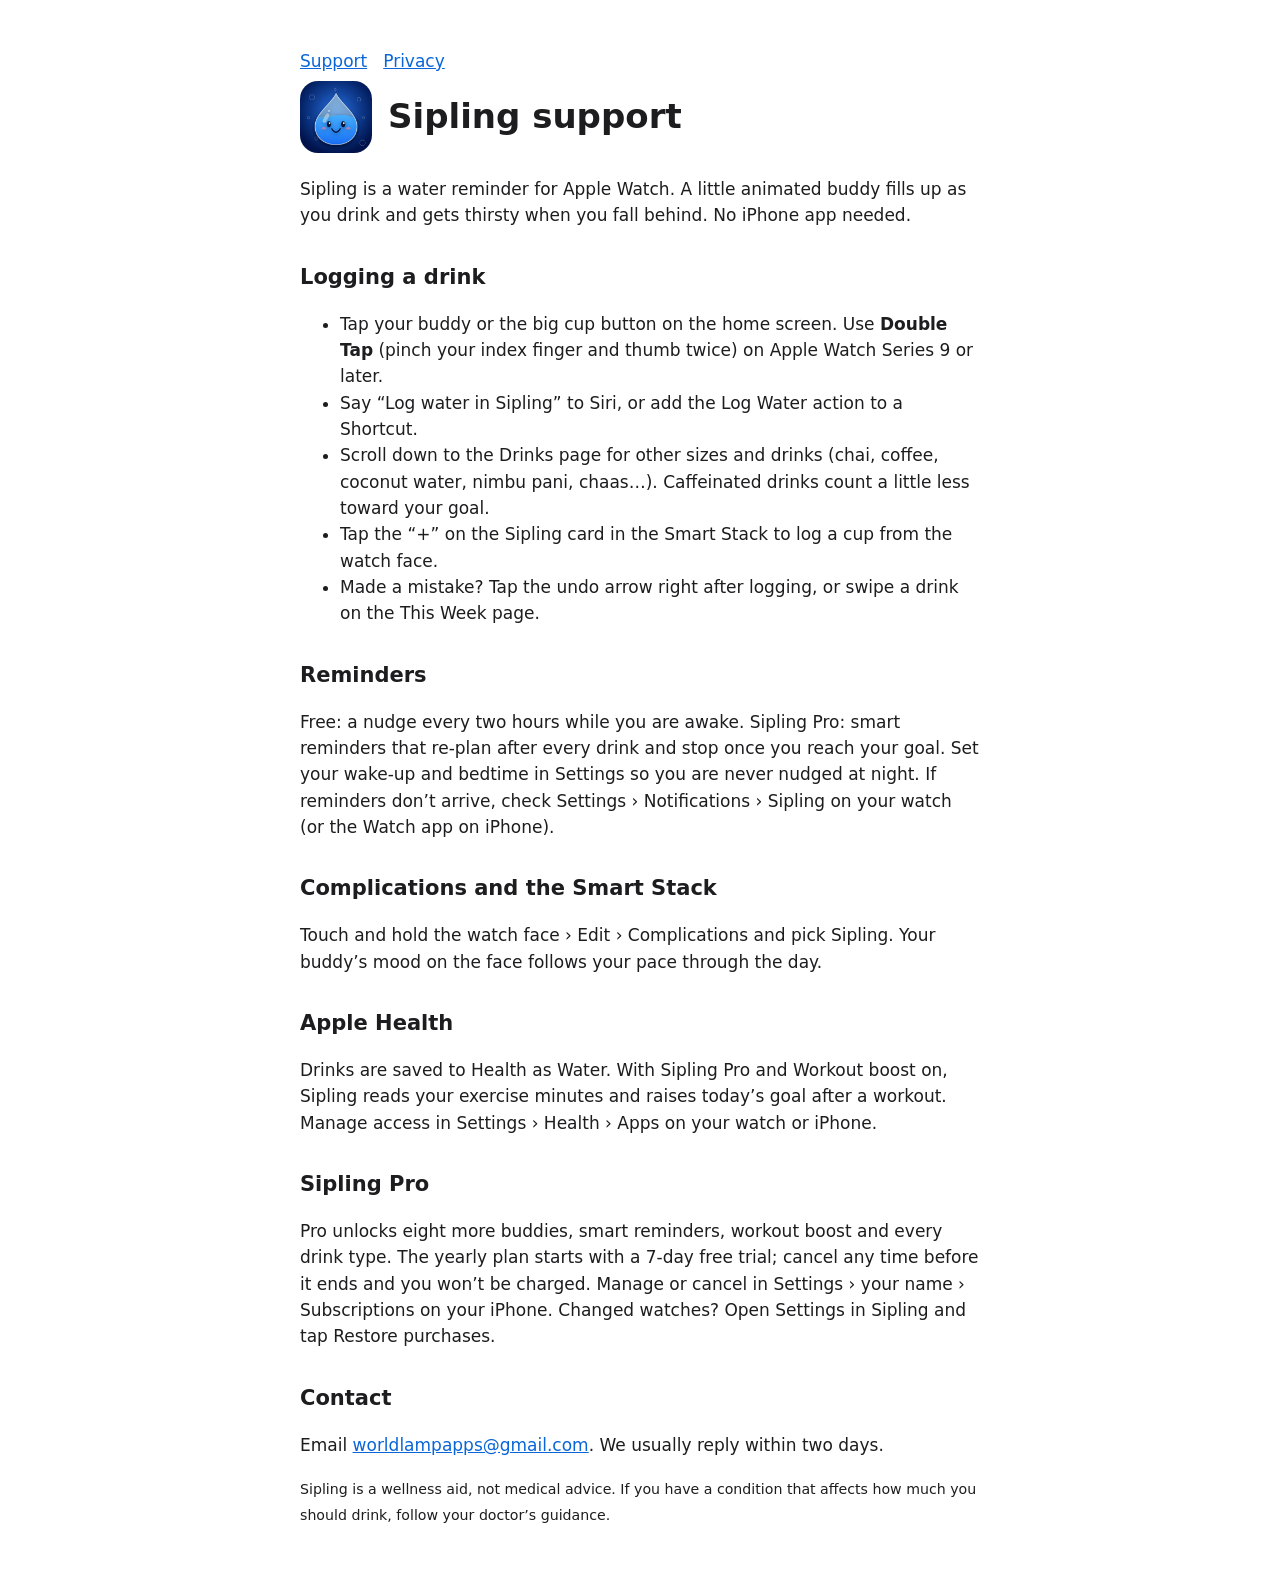
==== index.html @ 3fe57e6f "Sipling support and privacy pages" ====
<!doctype html><html lang="en"><head><meta charset="utf-8"><meta name="viewport" content="width=device-width,initial-scale=1"><title>Sipling Support</title><link rel="stylesheet" href="style.css"></head><body>
<nav><a href="index.html">Support</a><a href="privacy/">Privacy</a></nav>
<div class="hero"><img src="icon.png" alt=""><h1>Sipling support</h1></div>
<p>Sipling is a water reminder for Apple Watch. A little animated buddy fills up as you drink and gets thirsty when you fall behind. No iPhone app needed.</p>
<h2>Logging a drink</h2>
<ul>
<li>Tap your buddy or the big cup button on the home screen. Use <strong>Double Tap</strong> (pinch your index finger and thumb twice) on Apple Watch Series 9 or later.</li>
<li>Say “Log water in Sipling” to Siri, or add the Log Water action to a Shortcut.</li>
<li>Scroll down to the Drinks page for other sizes and drinks (chai, coffee, coconut water, nimbu pani, chaas…). Caffeinated drinks count a little less toward your goal.</li>
<li>Tap the “+” on the Sipling card in the Smart Stack to log a cup from the watch face.</li>
<li>Made a mistake? Tap the undo arrow right after logging, or swipe a drink on the This Week page.</li>
</ul>
<h2>Reminders</h2>
<p>Free: a nudge every two hours while you are awake. Sipling Pro: smart reminders that re-plan after every drink and stop once you reach your goal. Set your wake-up and bedtime in Settings so you are never nudged at night. If reminders don’t arrive, check Settings › Notifications › Sipling on your watch (or the Watch app on iPhone).</p>
<h2>Complications and the Smart Stack</h2>
<p>Touch and hold the watch face › Edit › Complications and pick Sipling. Your buddy’s mood on the face follows your pace through the day.</p>
<h2>Apple Health</h2>
<p>Drinks are saved to Health as Water. With Sipling Pro and Workout boost on, Sipling reads your exercise minutes and raises today’s goal after a workout. Manage access in Settings › Health › Apps on your watch or iPhone.</p>
<h2>Sipling Pro</h2>
<p>Pro unlocks eight more buddies, smart reminders, workout boost and every drink type. The yearly plan starts with a 7-day free trial; cancel any time before it ends and you won’t be charged. Manage or cancel in Settings › your name › Subscriptions on your iPhone. Changed watches? Open Settings in Sipling and tap Restore purchases.</p>
<h2>Contact</h2>
<p>Email <a href="mailto:worldlampapps@gmail.com">worldlampapps@gmail.com</a>. We usually reply within two days.</p>
<p><small>Sipling is a wellness aid, not medical advice. If you have a condition that affects how much you should drink, follow your doctor’s guidance.</small></p>
</body></html>
---- style.css ----
:root{color-scheme:light dark}body{font:17px/1.55 -apple-system,system-ui,sans-serif;max-width:680px;margin:0 auto;padding:48px 20px;color:#1d1d1f;background:#fff}h1{font-size:34px;line-height:1.15}h2{margin-top:32px;font-size:21px}a{color:#0a66d8}nav a{margin-right:16px}.hero{display:flex;align-items:center;gap:16px}.hero img{width:72px;height:72px;border-radius:18px}@media(prefers-color-scheme:dark){body{background:#111;color:#f2f2f2}a{color:#6fb0ff}}
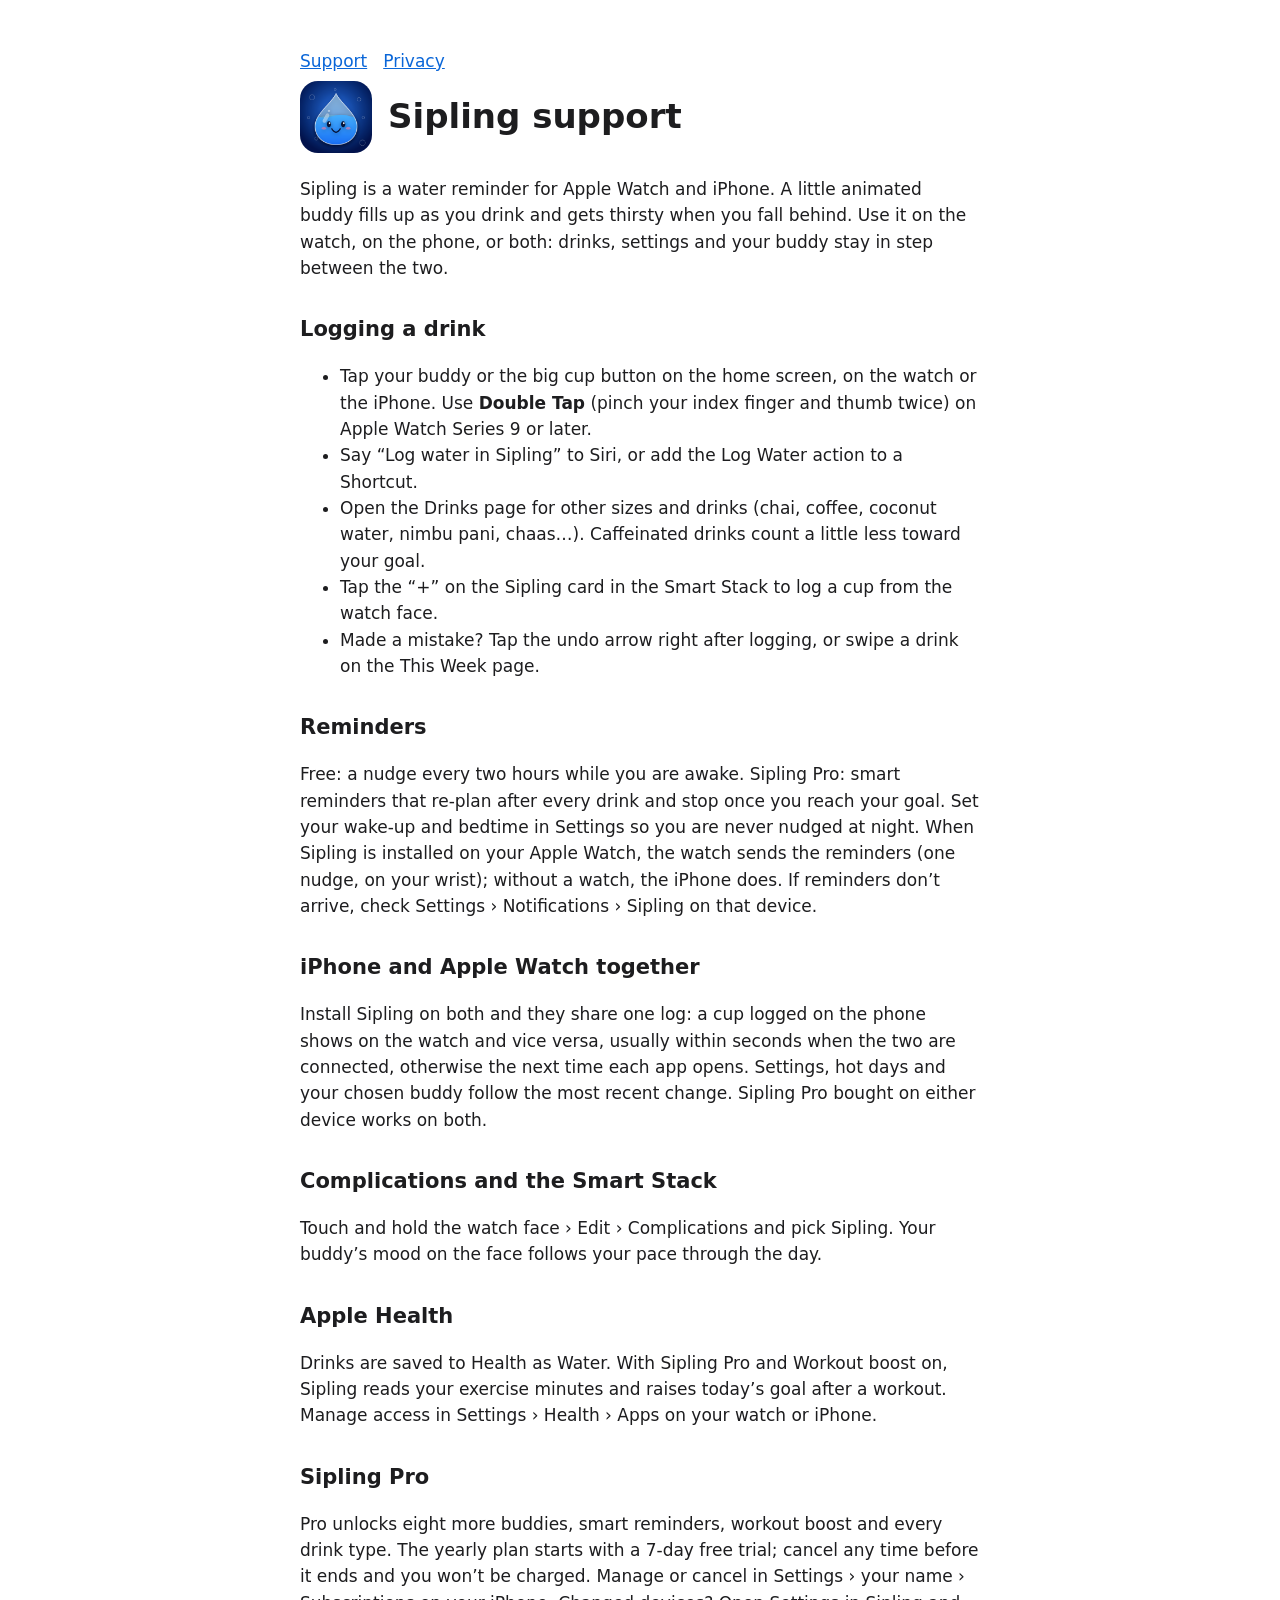
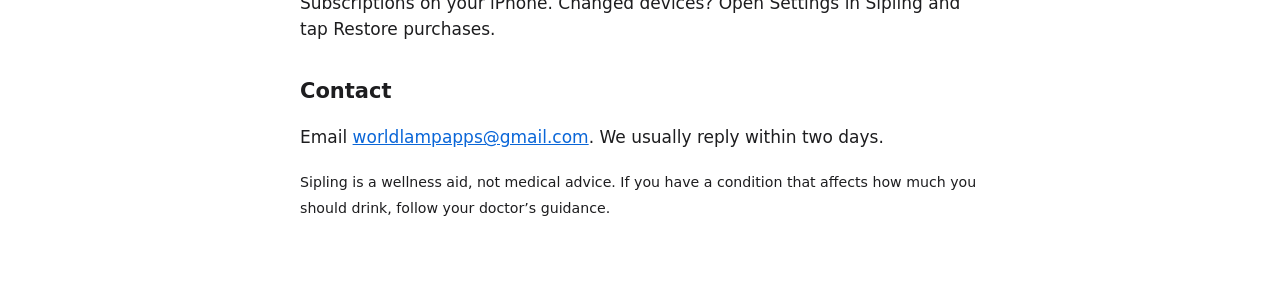
==== commit 2c6b3462: "Support and privacy pages: iPhone companion app Co-Authored-By: Claude Fable 5.1 <noreply@anthropic." ====
--- a/index.html
+++ b/index.html
@@ -1,23 +1,25 @@
 <!doctype html><html lang="en"><head><meta charset="utf-8"><meta name="viewport" content="width=device-width,initial-scale=1"><title>Sipling Support</title><link rel="stylesheet" href="style.css"></head><body>
 <nav><a href="index.html">Support</a><a href="privacy/">Privacy</a></nav>
 <div class="hero"><img src="icon.png" alt=""><h1>Sipling support</h1></div>
-<p>Sipling is a water reminder for Apple Watch. A little animated buddy fills up as you drink and gets thirsty when you fall behind. No iPhone app needed.</p>
+<p>Sipling is a water reminder for Apple Watch and iPhone. A little animated buddy fills up as you drink and gets thirsty when you fall behind. Use it on the watch, on the phone, or both: drinks, settings and your buddy stay in step between the two.</p>
 <h2>Logging a drink</h2>
 <ul>
-<li>Tap your buddy or the big cup button on the home screen. Use <strong>Double Tap</strong> (pinch your index finger and thumb twice) on Apple Watch Series 9 or later.</li>
+<li>Tap your buddy or the big cup button on the home screen, on the watch or the iPhone. Use <strong>Double Tap</strong> (pinch your index finger and thumb twice) on Apple Watch Series 9 or later.</li>
 <li>Say “Log water in Sipling” to Siri, or add the Log Water action to a Shortcut.</li>
-<li>Scroll down to the Drinks page for other sizes and drinks (chai, coffee, coconut water, nimbu pani, chaas…). Caffeinated drinks count a little less toward your goal.</li>
+<li>Open the Drinks page for other sizes and drinks (chai, coffee, coconut water, nimbu pani, chaas…). Caffeinated drinks count a little less toward your goal.</li>
 <li>Tap the “+” on the Sipling card in the Smart Stack to log a cup from the watch face.</li>
 <li>Made a mistake? Tap the undo arrow right after logging, or swipe a drink on the This Week page.</li>
 </ul>
 <h2>Reminders</h2>
-<p>Free: a nudge every two hours while you are awake. Sipling Pro: smart reminders that re-plan after every drink and stop once you reach your goal. Set your wake-up and bedtime in Settings so you are never nudged at night. If reminders don’t arrive, check Settings › Notifications › Sipling on your watch (or the Watch app on iPhone).</p>
+<p>Free: a nudge every two hours while you are awake. Sipling Pro: smart reminders that re-plan after every drink and stop once you reach your goal. Set your wake-up and bedtime in Settings so you are never nudged at night. When Sipling is installed on your Apple Watch, the watch sends the reminders (one nudge, on your wrist); without a watch, the iPhone does. If reminders don’t arrive, check Settings › Notifications › Sipling on that device.</p>
+<h2>iPhone and Apple Watch together</h2>
+<p>Install Sipling on both and they share one log: a cup logged on the phone shows on the watch and vice versa, usually within seconds when the two are connected, otherwise the next time each app opens. Settings, hot days and your chosen buddy follow the most recent change. Sipling Pro bought on either device works on both.</p>
 <h2>Complications and the Smart Stack</h2>
 <p>Touch and hold the watch face › Edit › Complications and pick Sipling. Your buddy’s mood on the face follows your pace through the day.</p>
 <h2>Apple Health</h2>
 <p>Drinks are saved to Health as Water. With Sipling Pro and Workout boost on, Sipling reads your exercise minutes and raises today’s goal after a workout. Manage access in Settings › Health › Apps on your watch or iPhone.</p>
 <h2>Sipling Pro</h2>
-<p>Pro unlocks eight more buddies, smart reminders, workout boost and every drink type. The yearly plan starts with a 7-day free trial; cancel any time before it ends and you won’t be charged. Manage or cancel in Settings › your name › Subscriptions on your iPhone. Changed watches? Open Settings in Sipling and tap Restore purchases.</p>
+<p>Pro unlocks eight more buddies, smart reminders, workout boost and every drink type. The yearly plan starts with a 7-day free trial; cancel any time before it ends and you won’t be charged. Manage or cancel in Settings › your name › Subscriptions on your iPhone. Changed devices? Open Settings in Sipling and tap Restore purchases.</p>
 <h2>Contact</h2>
 <p>Email <a href="mailto:worldlampapps@gmail.com">worldlampapps@gmail.com</a>. We usually reply within two days.</p>
 <p><small>Sipling is a wellness aid, not medical advice. If you have a condition that affects how much you should drink, follow your doctor’s guidance.</small></p>
